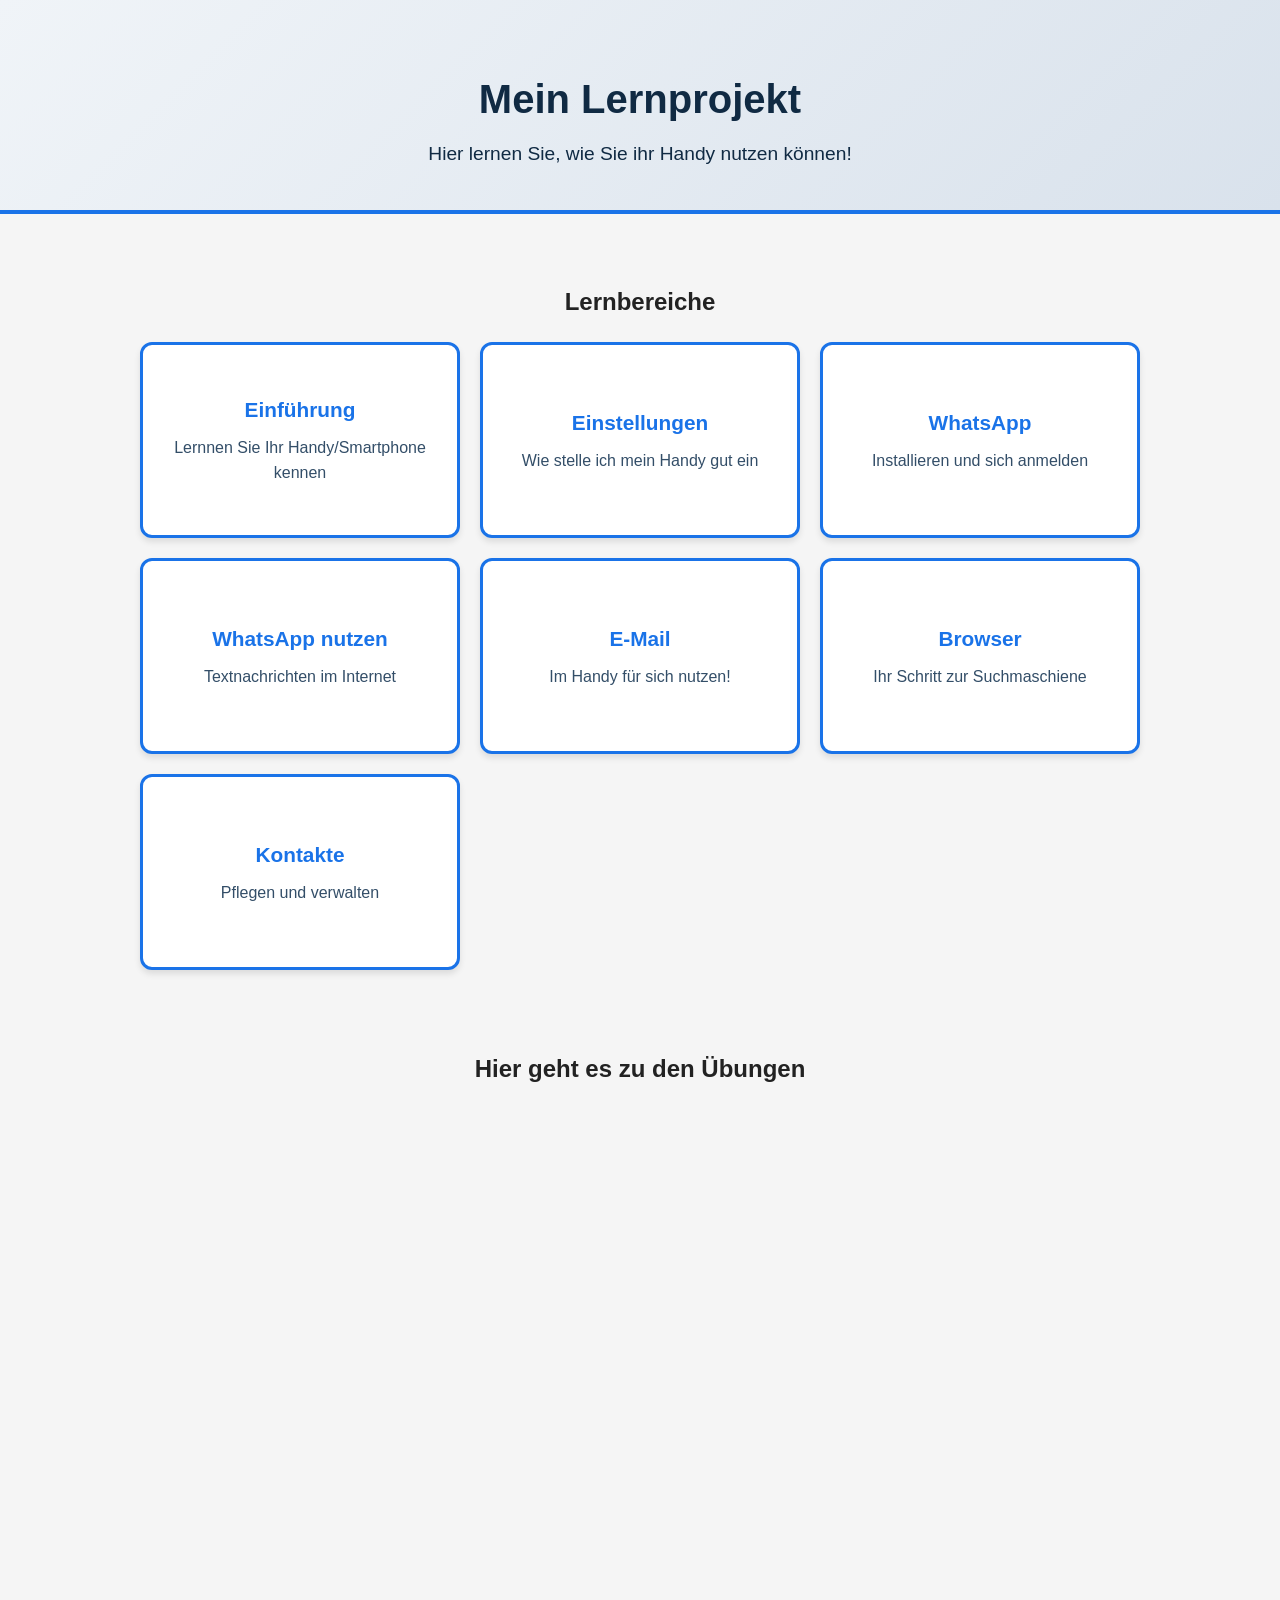
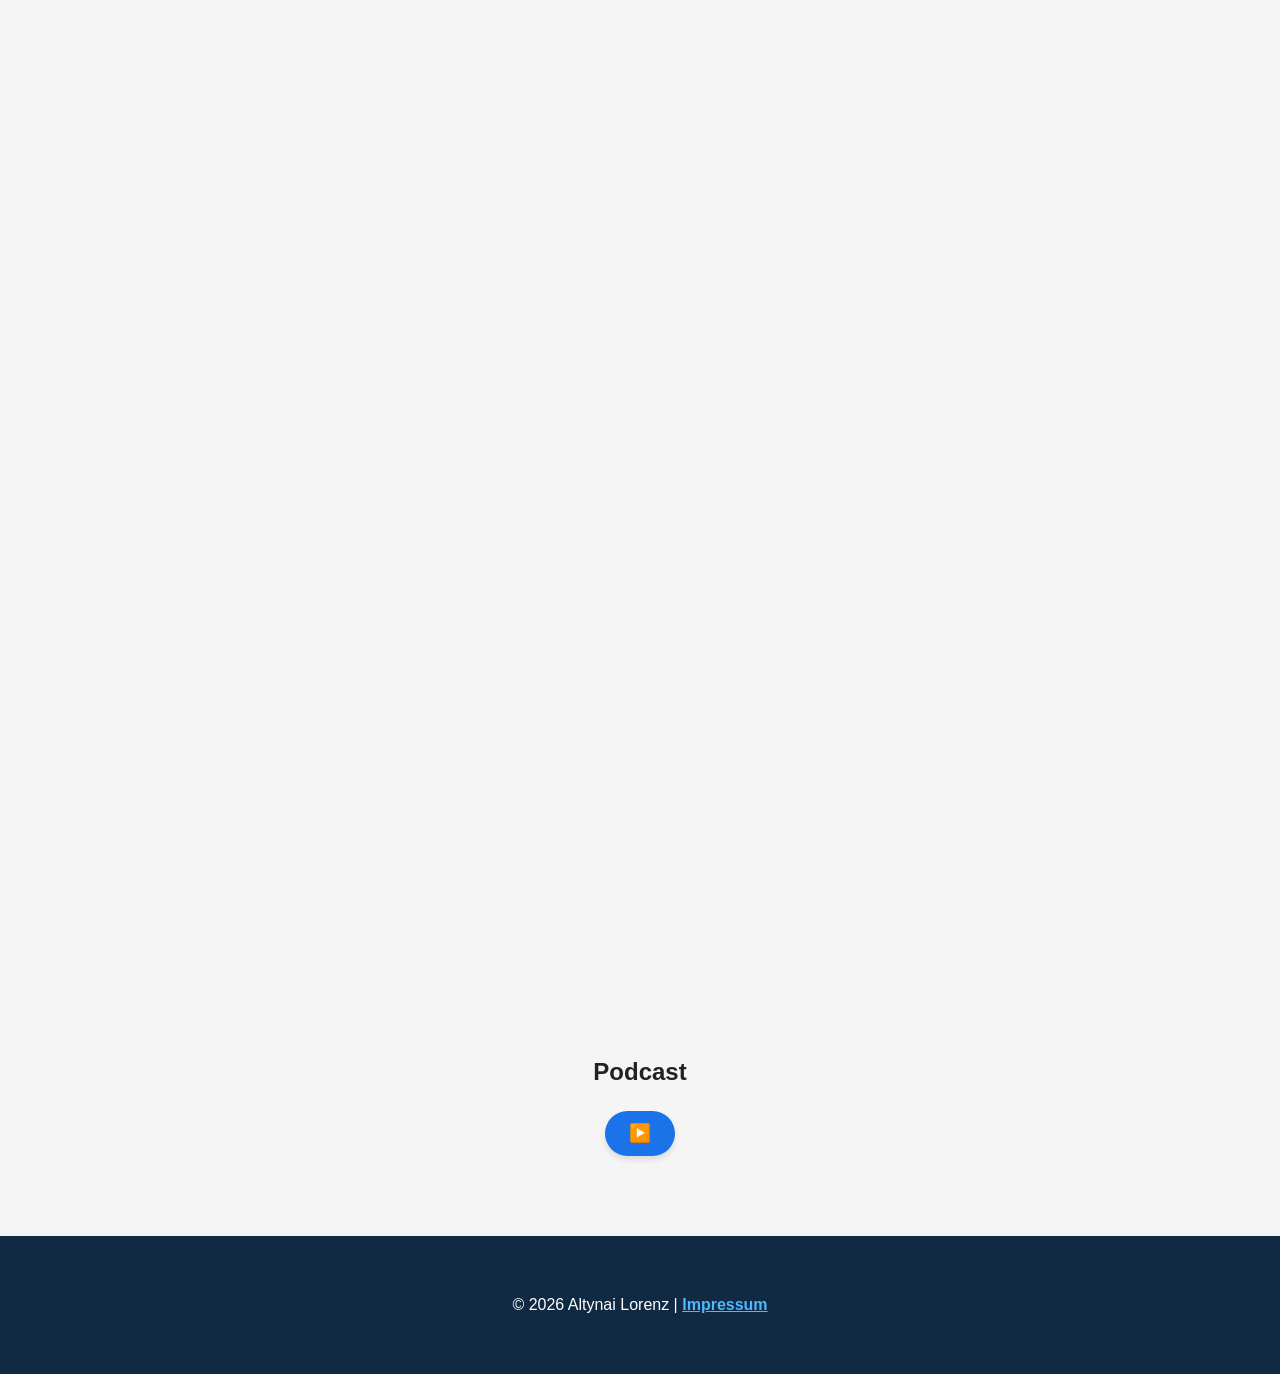
==== index.html @ 1e619e22 "Update index.html" ====
<!DOCTYPE html>
<html lang="de">
<head>
    <meta charset="UTF-8">
    <meta name="viewport" content="width=device-width, initial-scale=1.0">
    <title>Mein Lernprojekt</title>
    <link rel="stylesheet" href="stlye.css">
</head>
<body>

<header>
    <h1>Mein Lernprojekt</h1>
    <p class="intro">Hier lernen Sie, wie Sie ihr Handy nutzen können!</p>
</header>

<main>


    <section aria-labelledby="navigation">
        <h2 id="navigation">Lernbereiche</h2>

        <div class="grid">

            <a href="intro-learning_AL.html" class="tile">
                Einführung
                <span class="tile-desc">Lernnen Sie Ihr Handy/Smartphone kennen</span>
            </a>
            <a href="settings-learning_AL.html" class="tile">
                Einstellungen
                <span class="tile-desc">Wie stelle ich mein Handy gut ein</span>
            </a>
            <a href="whatsapp-learning_AL.html" class="tile">
                WhatsApp
                <span class="tile-desc">Installieren und sich anmelden</span>
            </a>
            <a href="whatsapp-functions-learning_AL.html" class="tile">
                WhatsApp nutzen
                <span class="tile-desc">Textnachrichten im Internet</span>
            </a>
            <a href="emails-learnings_AL.html" class="tile">
                E-Mail
                <span class="tile-desc">Im Handy für sich nutzen!</span>
            </a>
            <a href="browser-learnings_AL.html" class="tile">
                Browser
                <span class="tile-desc">Ihr Schritt zur Suchmaschiene</span>
            </a>
            <a href="contacts-learnings_AL.html" class="tile">
                Kontakte
                <span class="tile-desc">Pflegen und verwalten</span>
            </a>
            
        </div>
    </section>


    <section aria-labelledby="uebungen">
        <h2 id="uebungen">Hier geht es zu den Übungen</h2>

        <div class="h5p-container">
            <iframe src="https://app.lumi.education/api/v1/run/043sRT/embed" title="Übung 1"></iframe>
        </div>

        <div class="h5p-container">
            <iframe src="https://app.lumi.education/api/v1/run/043sRT/embed" title="Übung 2"></iframe>
        </div>
    </section>


    <section aria-labelledby="podcast">
        <h2 id="podcast">Podcast</h2>

        <div class="audio-player">
            <button id="playBtn" aria-label="Podcast abspielen">▶️</button>
            <audio id="audio" src="podcast.mp3"></audio>
        </div>
    </section>

</main>

<script>
    const btn = document.getElementById("playBtn");
    const audio = document.getElementById("audio");

    btn.addEventListener("click", () => {
        if (audio.paused) {
            audio.play();
            btn.textContent = "⏸️";
        } else {
            audio.pause();
            btn.textContent = "▶️";
        }
    });
</script>

</body>
<footer>
    <p>&copy; 2026 Altynai Lorenz | <a href="#" style="color: #4db8ff;">Impressum</a></p>
</footer>
</html>
---- stlye.css ----
/* ==========================================================================
   1. Allgemeine Basis-Einstellungen & Barrierefreiheit
   ========================================================================== */
body {
   font-family: Arial, sans-serif;
   margin: 0;
   background: #f5f5f5;
   line-height: 1.6; 
   color: #222222;
}

/* Visueller Fokus-Indikator für Tastaturnavigation (Barrierefreiheit) */
a:focus, button:focus {
   outline: 4px solid #ffcc00 !important;
   outline-offset: 2px;
}

/* ==========================================================================
   2. Header & Einleitungen
   ========================================================================== */

header {
   text-align: center;
   padding: 40px 20px;
   background: linear-gradient(135deg, #f0f4f8 0%, #d9e2ec 100%);
   border-bottom: 4px solid #1a73e8;
   margin-bottom: 20px;
}

header h1 {
   color: #102a43;
   font-size: 2.5rem;
   margin-bottom: 8px;
}

.intro {
   font-size: 1.2rem;
   color: #102a43;
   max-width: 600px;
   margin: 0 auto;
}

section {
   padding: 30px 20px;
   text-align: center;
}

/* ==========================================================================
   3. Hauptseite: Grid & Kachel
   ========================================================================== */

.grid {
   display: grid;
   grid-template-columns: repeat(auto-fit, minmax(240px, 1fr));
   gap: 20px;
   max-width: 1000px;
   margin: auto;
}

.tile {
   display: flex;
   flex-direction: column;
   justify-content: center;
   align-items: center;
   min-height: 140px;
   padding: 25px;
   background: #ffffff;
   color: #1a73e8;
   text-decoration: none;
   border: 3px solid #1a73e8;
   border-radius: 12px;
   font-weight: bold;
   font-size: 1.3rem;
   box-shadow: 0 4px 6px rgba(0,0,0,0.1);
   transition: all 0.2s ease-in-out;
}

.tile:hover, .tile:focus {
   background: #1a73e8;
   color: #ffffff !important;
   transform: translateY(-3px);
   box-shadow: 0 8px 15px rgba(0,0,0,0.2);
   outline: 4px solid #ffcc00;
   outline-offset: 2px;
}

.tile-title {
   display: block;
   margin-bottom: 5px;
}

.tile-desc {
   display: block;
   font-size: 1rem;
   font-weight: normal;
   margin-top: 8px;
   color: #334e68;
}

.tile:hover .tile-desc, .tile:focus .tile-desc {
   color: #ffffff;
}

/* ==========================================================================
   4. Interaktive Elemente (H5P, Iframes, Medien)
   ========================================================================== */

.h5p-container {
   max-width: 1000px;
   margin: 30px auto;
   position: relative;
   width: 100%;
   padding-top: 56.25%; /* 16:9 Format */
}

iframe {
   position: absolute;
   top: 0;
   left: 0;
   width: 100%;
   height: 100%;
   border: none;
   overflow: hidden;
}

video {
   display: block;
   max-width: 800px;
   width: 100%;
   height: auto;
   margin: 20px auto;
   border-radius: 8px;
   box-shadow: 0 4px 10px rgba(0,0,0,0.08);
}

.audio-player {
   display: flex;
   justify-content: center;
   align-items: center;
   gap: 10px;
}

button#playBtn {
   display: inline-flex;
   align-items: center;
   gap: 8px;
   padding: 12px 24px;
   background-color: #1a73e8; 
   color: #ffffff;
   font-weight: bold;
   font-size: 1.1rem;
   border: none;
   border-radius: 50px; 
   box-shadow: 0 4px 6px rgba(0, 0, 0, 0.1);
   transition: all 0.2s ease;
   cursor: pointer;
}

button#playBtn:hover {
   background-color: #1558b0; 
   box-shadow: 0 6px 12px rgba(0, 0, 0, 0.15);
}

button#playBtn:focus {
   outline: 4px solid #ffcc00; 
   outline-offset: 2px;
}

/* ==========================================================================
   5. Buttons & Navigation
   ========================================================================== */

.btn-back {
   display: inline-flex;
   align-items: center;
   gap: 8px;
   padding: 12px 24px;
   background-color: #1a73e8; 
   color: #ffffff !important;
   text-decoration: none;
   border-radius: 50px; 
   font-weight: bold;
   font-size: 1.1rem;
   border: none;
   box-shadow: 0 4px 6px rgba(0, 0, 0, 0.1);
   transition: all 0.2s ease;
   cursor: pointer;
   margin-bottom: 25px;
}

.btn-back:hover {
   background-color: #1558b0; 
   box-shadow: 0 6px 12px rgba(0, 0, 0, 0.15);
}

.btn-back:focus {
   outline: 4px solid #ffcc00; 
   outline-offset: 2px;
}

/* ==========================================================================
   6. Unterseiten: Listen & Lern-Schritte (Flexbox Layout)
   ========================================================================== */

ol.step-list {
   list-style: none;
   padding: 0;
   margin: 40px auto 0 auto; 
   max-width: 1000px;
}

/* WICHTIG: Richtet das Bild links und den Text rechts perfekt zueinander aus */
.step-item {
   display: flex;
   flex-direction: row;
   gap: 30px;
   background: #ffffff;
   margin-bottom: 40px;
   padding: 30px;
   border-radius: 16px;
   box-shadow: 0 4px 10px rgba(0, 0, 0, 0.05);
   border: 1px solid #e2e8f0;
   text-align: left;
   align-items: center; /* KORREKTUR für Settings: Zentriert das Bild vertikal zur Gesamtlänge des Textes */
}

/* Der linke Container (wichtig für die Einstellungs-Seite) */
.step-image-container {
   flex: 0 0 35%; 
   max-width: 35%;
   display: flex;
   justify-content: center;   /* Zentriert das Kachel-Bild horizontal */
   align-items: center;       /* Zentriert das Kachel-Bild vertikal */
}

/* Die normalen Inhalts-Bilder auf der Einstellungs-Seite */
.step-image {
   width: 100%;
   max-width: 280px; 
   height: auto;        
   display: block;     
   object-fit: contain; 
   border-radius: 8px;
   border: 2px solid #d9e2ec;
}

/* Der rechte Text-Container */
.step-text {
   flex: 1;
   display: flex;
   flex-direction: column;
   justify-content: center;
}

.step-text h2 {
   color: #102a43;
   font-size: 1.6rem;
   margin-top: 0;
   margin-bottom: 15px;
   border-bottom: 2px solid #1a73e8;
   padding-bottom: 5px;
}

.step-text strong {
   display: block;
   color: #1a73e8;
   font-size: 1.2rem;
   margin-top: 15px;
   margin-bottom: 8px;
}

.step-text p {
   font-family: Arial, sans-serif;
   font-size: 1.1rem;
   margin: 0 0 15px 0;
   color: #334e68;
}

.step-text ul {
   margin: 10px 0 20px 0;
   padding-left: 25px;
}

.step-text li {
   font-family: Arial, sans-serif;
   font-size: 1.1rem;
   color: #334e68;
   margin-bottom: 10px;
   line-height: 1.6;
}

/* FIX FÜR DIE EINFÜHRUNGS-SEITE: 
   Zentriert die Store-Bilder im Textblock und sorgt für deutlich mehr Abstand zueinander */
.step-text .app-store-image {
   display: block;
   max-width: 230px; 
   width: 100%;
   height: auto;
   margin: 30px auto 35px auto; /* Schafft gleichmäßigen Abstand nach oben und unten und schiebt das Bild in die Mitte */
   border-radius: 12px;
   border: 1px solid #d9e2ec;
   box-shadow: 0 4px 12px rgba(0, 0, 0, 0.06); /* Etwas weicher Schatten für edlere Optik */
}

.section-divider {
   border: 0;
   height: 2px;
   background: #d9e2ec;
   margin: 60px auto;
   max-width: 900px;
}

.quiz-intro {
   color: #334e68;
   font-size: 1.2rem;
   margin-bottom: 20px;
}

/* ==========================================================================
   7. Footer & Responsive Anpassungen
   ========================================================================== */

footer {
   text-align: center;
   padding: 40px 20px;
   background: #102a43;
   color: white;
   margin-top: 50px;
}

footer a {
   color: #ffcc00;
   font-weight: bold;
   text-decoration: underline;
}

/* Responsive Anpassung für Smartphones und kleine Tablets */
@media (max-width: 768px) {
   .step-item {
      flex-direction: column;
      padding: 20px;
      gap: 20px;
   }

   .step-image-container {
      width: 100%;
      max-width: 100%;
      height: auto;
      flex: none;
   }
   
   .step-image {
      max-width: 100%;
   }
   
   .app-store-image {
      margin: 15px auto 25px auto;
   }
   .h5p-container {
      padding-top: 110%;
   }

   .h5p-container iframe {
      height: 100% !important; 
   }
}
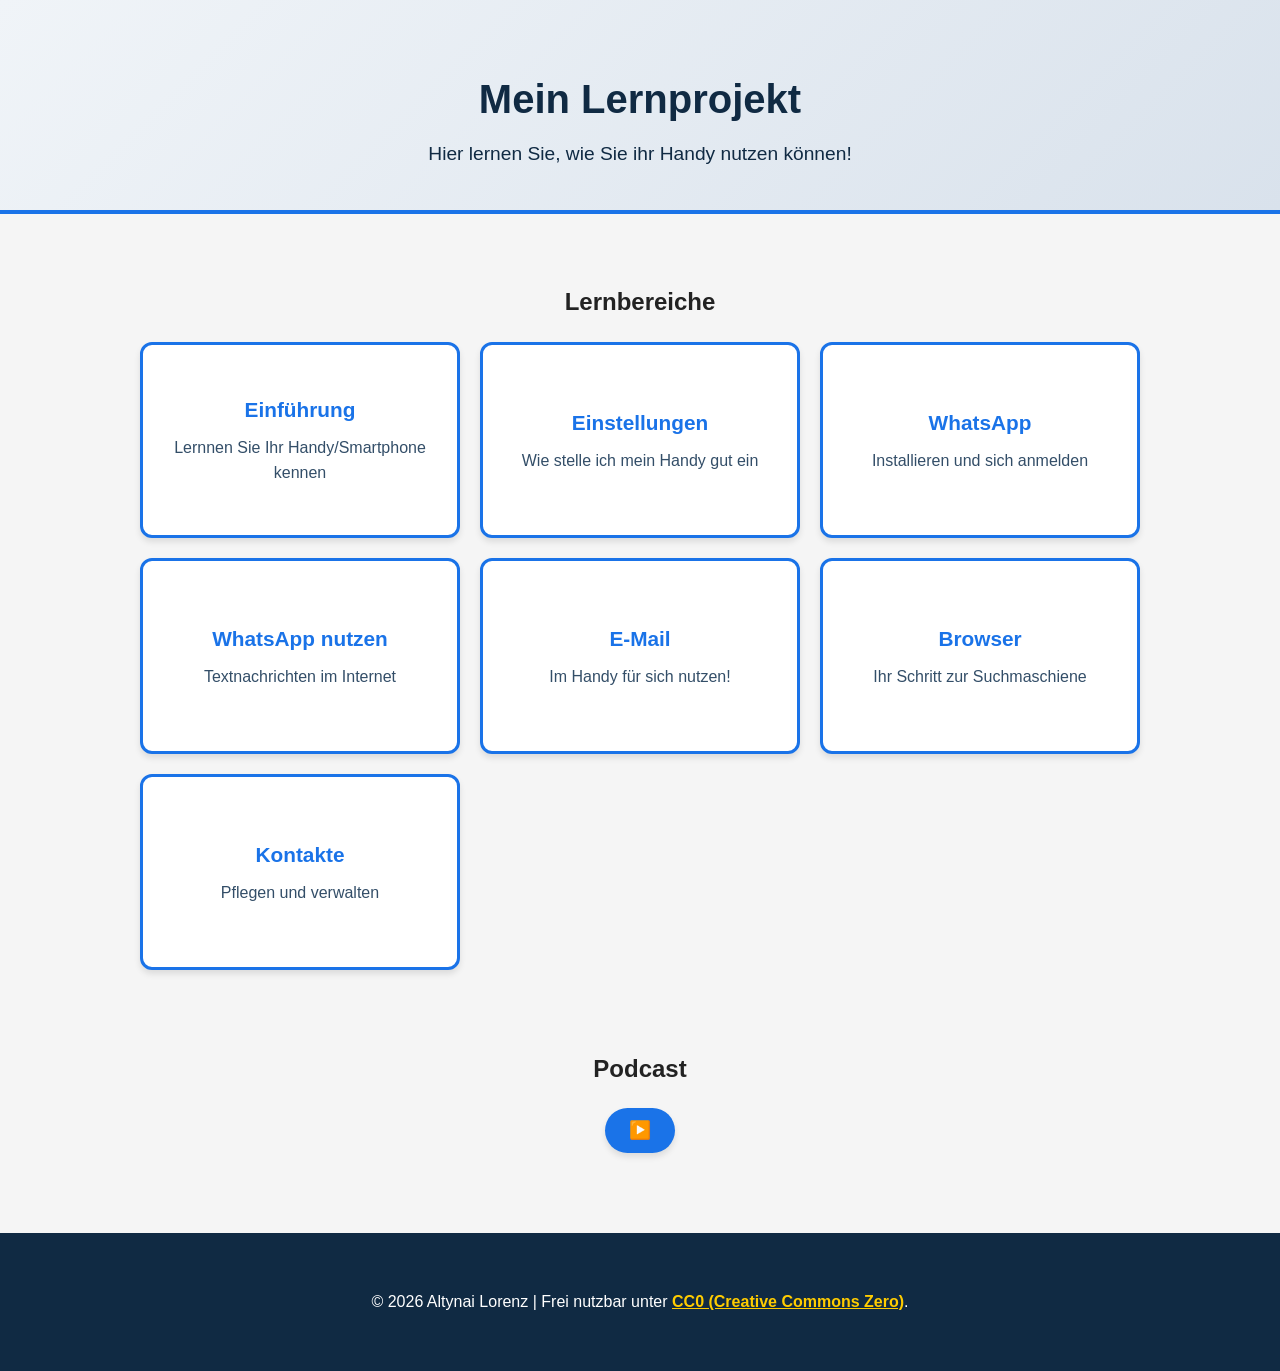
==== commit 2ae68a1e: "Update index.html" ====
--- a/index.html
+++ b/index.html
@@ -52,21 +52,6 @@
             
         </div>
     </section>
-
-
-    <section aria-labelledby="uebungen">
-        <h2 id="uebungen">Hier geht es zu den Übungen</h2>
-
-        <div class="h5p-container">
-            <iframe src="https://app.lumi.education/api/v1/run/043sRT/embed" title="Übung 1"></iframe>
-        </div>
-
-        <div class="h5p-container">
-            <iframe src="https://app.lumi.education/api/v1/run/043sRT/embed" title="Übung 2"></iframe>
-        </div>
-    </section>
-
-
     <section aria-labelledby="podcast">
         <h2 id="podcast">Podcast</h2>
 
@@ -95,6 +80,6 @@
 
 </body>
 <footer>
-    <p>&copy; 2026 Altynai Lorenz | <a href="#" style="color: #4db8ff;">Impressum</a></p>
+    <p>&copy; 2026 Altynai Lorenz | Frei nutzbar unter <a href="https://creativecommons.org/publicdomain/zero/1.0/deed.de" target="_blank" rel="noopener">CC0 (Creative Commons Zero)</a>.</p>
 </footer>
 </html>
--- a/stlye.css
+++ b/stlye.css
@@ -209,7 +209,6 @@
    max-width: 1000px;
 }
 
-/* WICHTIG: Richtet das Bild links und den Text rechts perfekt zueinander aus */
 .step-item {
    display: flex;
    flex-direction: row;
@@ -221,19 +220,19 @@
    box-shadow: 0 4px 10px rgba(0, 0, 0, 0.05);
    border: 1px solid #e2e8f0;
    text-align: left;
-   align-items: center; /* KORREKTUR für Settings: Zentriert das Bild vertikal zur Gesamtlänge des Textes */
-}
-
-/* Der linke Container (wichtig für die Einstellungs-Seite) */
+   align-items: center; 
+}
+
+/* Der linke Container (Für die großen Kachel-Bilder z.B. bei Einstellungen) */
 .step-image-container {
    flex: 0 0 35%; 
    max-width: 35%;
    display: flex;
-   justify-content: center;   /* Zentriert das Kachel-Bild horizontal */
-   align-items: center;       /* Zentriert das Kachel-Bild vertikal */
-}
-
-/* Die normalen Inhalts-Bilder auf der Einstellungs-Seite */
+   justify-content: center;   
+   align-items: center;       
+}
+
+/* Die normalen, großen Inhalts-Bilder (z.B. Zahnrad auf der Einstellungs-Seite) */
 .step-image {
    width: 100%;
    max-width: 280px; 
@@ -244,6 +243,21 @@
    border: 2px solid #d9e2ec;
 }
 
+/* ==========================================================================
+   BOMBENSICHERER FIX: Jetzt auf das 1,5-Fache vergrößert (180px mal 180px)
+   ========================================================================== */
+img[src*="intro/"] {
+   width: 180px !important;       /* Breite auf das 1,5-Fache erhöht */
+   max-width: 180px !important;
+   height: 180px !important;      /* Höhe zieht exakt quadratisch mit! */
+   object-fit: contain !important;
+   display: block !important;
+   margin: 25px 0 !important;     /* Leicht angepasster Abstand für die neue Größe */
+   border: 1px solid #cbd5e1 !important;
+   border-radius: 24px !important; /* Etwas rundere App-Ecken, passend zur neuen Größe */
+   box-shadow: 0 6px 12px rgba(0,0,0,0.08) !important;
+}
+
 /* Der rechte Text-Container */
 .step-text {
    flex: 1;
@@ -265,7 +279,7 @@
    display: block;
    color: #1a73e8;
    font-size: 1.2rem;
-   margin-top: 15px;
+   margin-top: 25px;          
    margin-bottom: 8px;
 }
 
@@ -289,17 +303,17 @@
    line-height: 1.6;
 }
 
-/* FIX FÜR DIE EINFÜHRUNGS-SEITE: 
-   Zentriert die Store-Bilder im Textblock und sorgt für deutlich mehr Abstand zueinander */
+/* FIX FÜR DIE STORE-LOGOS */
 .step-text .app-store-image {
-   display: block;
-   max-width: 230px; 
-   width: 100%;
-   height: auto;
-   margin: 30px auto 35px auto; /* Schafft gleichmäßigen Abstand nach oben und unten und schiebt das Bild in die Mitte */
+   display: block !important;          
+   clear: both !important;             
+   max-width: 210px !important;        
+   width: 100% !important;
+   height: auto !important;
+   margin: 30px auto 35px auto !important; 
    border-radius: 12px;
    border: 1px solid #d9e2ec;
-   box-shadow: 0 4px 12px rgba(0, 0, 0, 0.06); /* Etwas weicher Schatten für edlere Optik */
+   box-shadow: 0 4px 12px rgba(0, 0, 0, 0.06);
 }
 
 .section-divider {
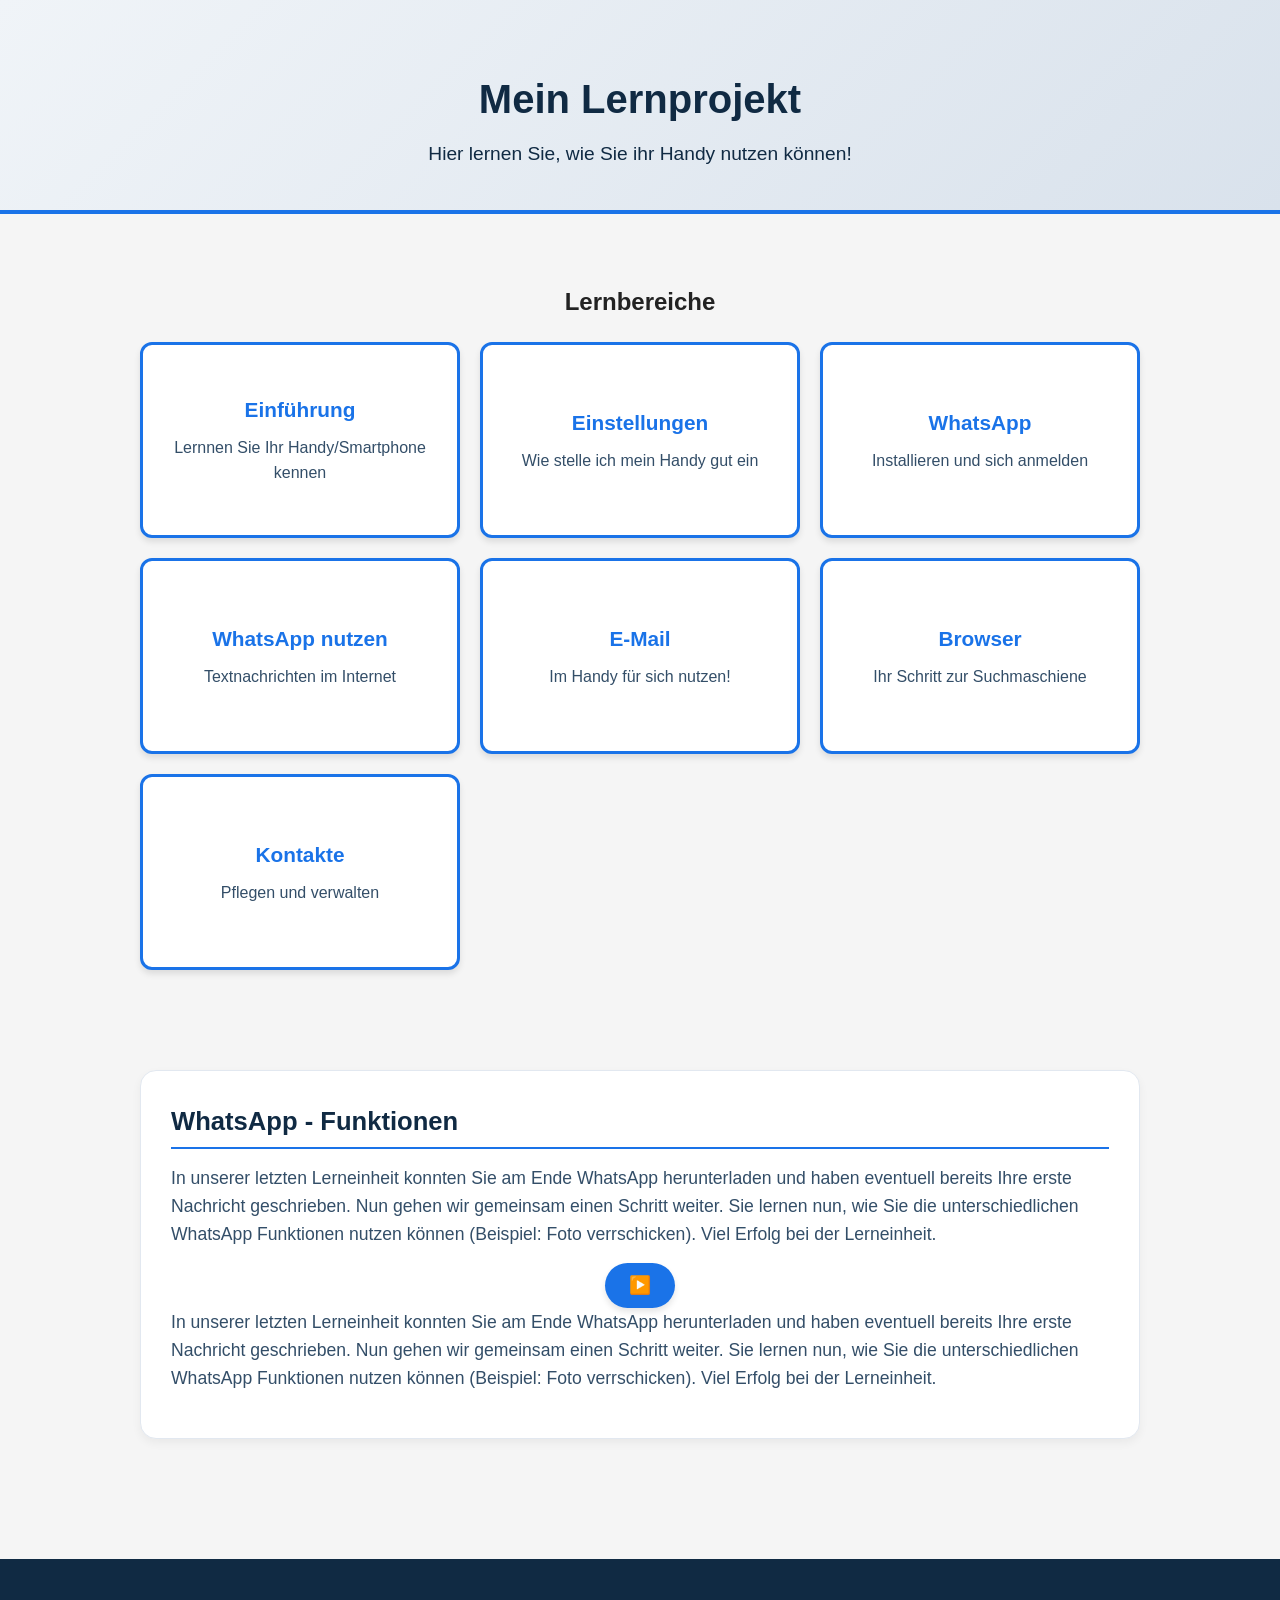
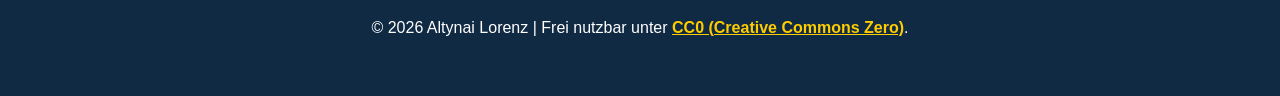
==== commit efa041ce: "Update index.html" ====
--- a/index.html
+++ b/index.html
@@ -45,7 +45,7 @@
                 Browser
                 <span class="tile-desc">Ihr Schritt zur Suchmaschiene</span>
             </a>
-            <a href="contacts-learnings_AL.html" class="tile">
+            <a href="contacts-learning_AL.html" class="tile">
                 Kontakte
                 <span class="tile-desc">Pflegen und verwalten</span>
             </a>
@@ -53,12 +53,32 @@
         </div>
     </section>
     <section aria-labelledby="podcast">
-        <h2 id="podcast">Podcast</h2>
+        <ol class="step-list">
+    	    <li class="step-item">
+                <div class="step-text">
+                    <h2>WhatsApp - Funktionen</h2>
+                
+                    <p>
+                        In unserer letzten Lerneinheit konnten Sie am Ende WhatsApp herunterladen und haben eventuell bereits Ihre erste Nachricht geschrieben.
 
-        <div class="audio-player">
-            <button id="playBtn" aria-label="Podcast abspielen">▶️</button>
-            <audio id="audio" src="podcast.mp3"></audio>
-        </div>
+					    Nun gehen wir gemeinsam einen Schritt weiter. Sie lernen nun, wie Sie die unterschiedlichen WhatsApp Funktionen nutzen können (Beispiel: Foto verrschicken).
+					    Viel Erfolg bei der Lerneinheit.
+                    </p>
+                
+                    <div class="audio-player">
+                        <button id="playBtn" aria-label="Podcast abspielen">▶️</button>
+                        <audio id="audio" src="Podcast2.mp3"></audio>
+                    </div>
+                    <p>
+                        In unserer letzten Lerneinheit konnten Sie am Ende WhatsApp herunterladen und haben eventuell bereits Ihre erste Nachricht geschrieben.
+
+					    Nun gehen wir gemeinsam einen Schritt weiter. Sie lernen nun, wie Sie die unterschiedlichen WhatsApp Funktionen nutzen können (Beispiel: Foto verrschicken).
+					    Viel Erfolg bei der Lerneinheit.
+                    </p>
+                </div> 
+            </li>
+	    </ol>
+        
     </section>
 
 </main>
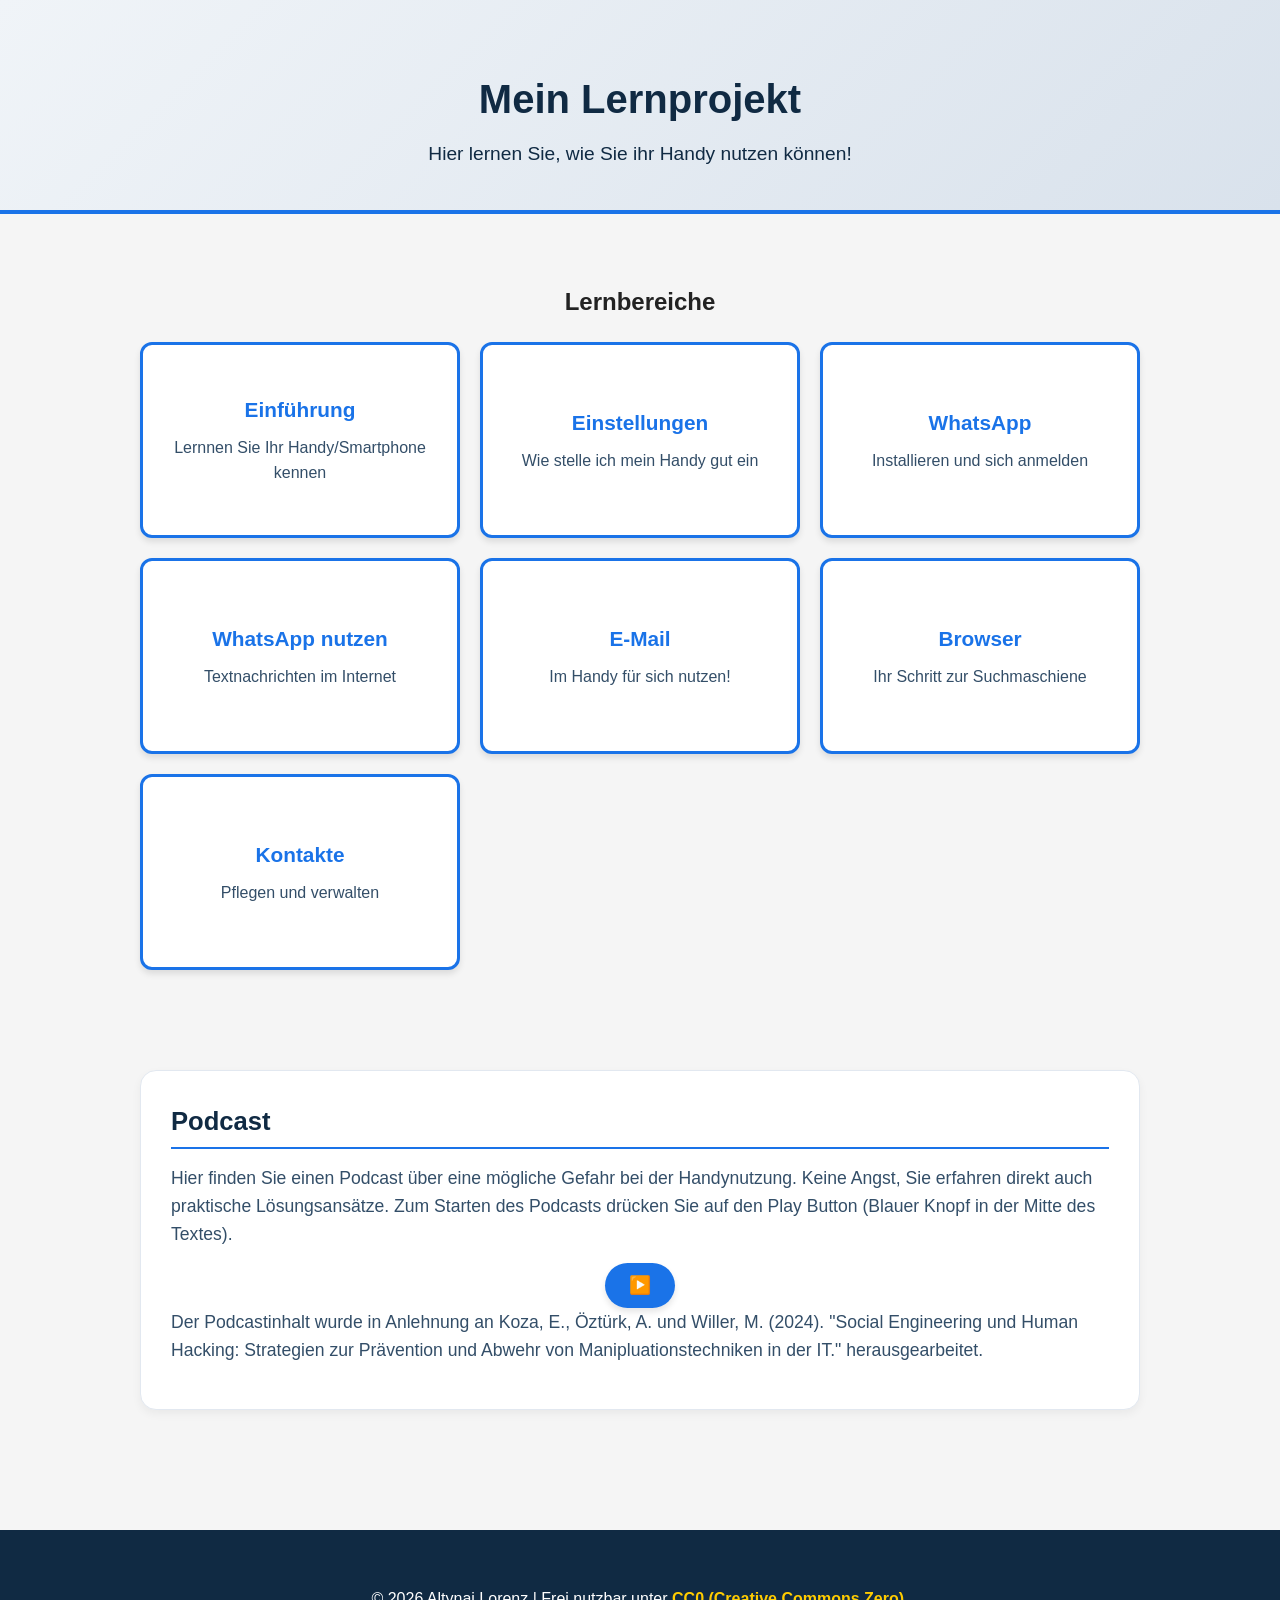
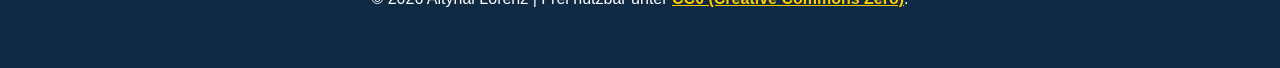
==== commit f8dceebf: "Update index.html" ====
--- a/index.html
+++ b/index.html
@@ -56,13 +56,10 @@
         <ol class="step-list">
     	    <li class="step-item">
                 <div class="step-text">
-                    <h2>WhatsApp - Funktionen</h2>
+                    <h2>Podcast</h2>
                 
                     <p>
-                        In unserer letzten Lerneinheit konnten Sie am Ende WhatsApp herunterladen und haben eventuell bereits Ihre erste Nachricht geschrieben.
-
-					    Nun gehen wir gemeinsam einen Schritt weiter. Sie lernen nun, wie Sie die unterschiedlichen WhatsApp Funktionen nutzen können (Beispiel: Foto verrschicken).
-					    Viel Erfolg bei der Lerneinheit.
+                        Hier finden Sie einen Podcast über eine mögliche Gefahr bei der Handynutzung. Keine Angst, Sie erfahren direkt auch praktische Lösungsansätze. Zum Starten des Podcasts drücken Sie auf den Play Button (Blauer Knopf in der Mitte des Textes).
                     </p>
                 
                     <div class="audio-player">
@@ -70,10 +67,7 @@
                         <audio id="audio" src="Podcast2.mp3"></audio>
                     </div>
                     <p>
-                        In unserer letzten Lerneinheit konnten Sie am Ende WhatsApp herunterladen und haben eventuell bereits Ihre erste Nachricht geschrieben.
-
-					    Nun gehen wir gemeinsam einen Schritt weiter. Sie lernen nun, wie Sie die unterschiedlichen WhatsApp Funktionen nutzen können (Beispiel: Foto verrschicken).
-					    Viel Erfolg bei der Lerneinheit.
+                       Der Podcastinhalt wurde in Anlehnung an Koza, E., Öztürk, A. und Willer, M. (2024). "Social Engineering und Human Hacking: Strategien zur Prävention und Abwehr von Manipluationstechniken in der IT." herausgearbeitet.
                     </p>
                 </div> 
             </li>
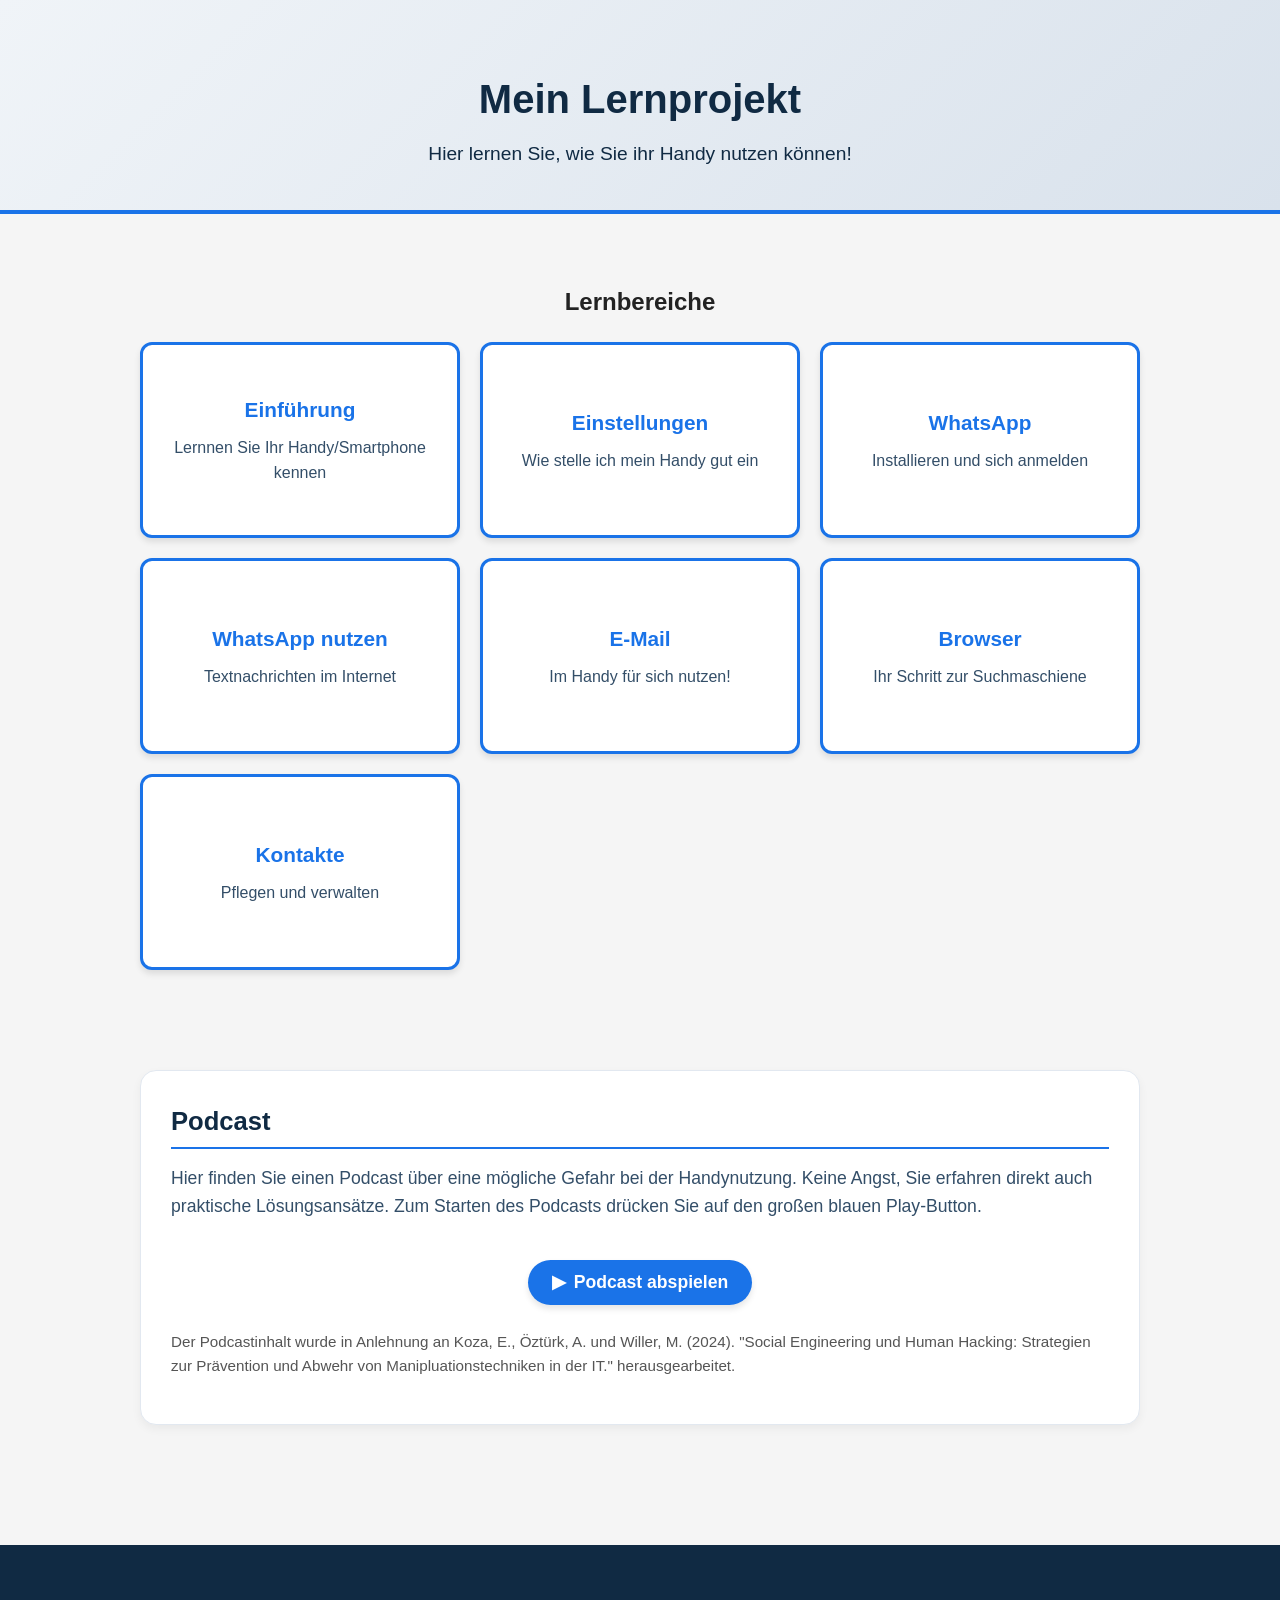
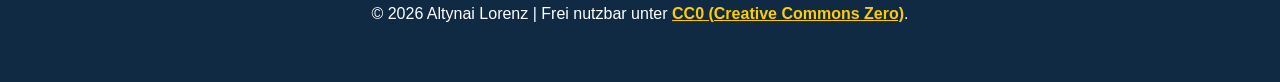
==== commit 61870a18: "Update index.html" ====
--- a/index.html
+++ b/index.html
@@ -52,6 +52,7 @@
             
         </div>
     </section>
+    
     <section aria-labelledby="podcast">
         <ol class="step-list">
     	    <li class="step-item">
@@ -59,35 +60,41 @@
                     <h2>Podcast</h2>
                 
                     <p>
-                        Hier finden Sie einen Podcast über eine mögliche Gefahr bei der Handynutzung. Keine Angst, Sie erfahren direkt auch praktische Lösungsansätze. Zum Starten des Podcasts drücken Sie auf den Play Button (Blauer Knopf in der Mitte des Textes).
+                        Hier finden Sie einen Podcast über eine mögliche Gefahr bei der Handynutzung. Keine Angst, Sie erfahren direkt auch praktische Lösungsansätze. Zum Starten des Podcasts drücken Sie auf den großen blauen Play-Button.
                     </p>
                 
-                    <div class="audio-player">
-                        <button id="playBtn" aria-label="Podcast abspielen">▶️</button>
+                    <!-- Großer, barrierefreier Podcast-Player-Bereich -->
+                    <div class="audio-player" style="margin: 25px 0;">
+                        <button id="playBtn" aria-label="Podcast abspielen">
+                            <span id="btnIcon">▶</span> Podcast abspielen
+                        </button>
                         <audio id="audio" src="Podcast2.mp3"></audio>
                     </div>
-                    <p>
+                    
+                    <p style="font-size: 0.95rem; color: #555;">
                        Der Podcastinhalt wurde in Anlehnung an Koza, E., Öztürk, A. und Willer, M. (2024). "Social Engineering und Human Hacking: Strategien zur Prävention und Abwehr von Manipluationstechniken in der IT." herausgearbeitet.
                     </p>
                 </div> 
             </li>
 	    </ol>
-        
     </section>
 
 </main>
 
 <script>
     const btn = document.getElementById("playBtn");
+    const btnIcon = document.getElementById("btnIcon");
     const audio = document.getElementById("audio");
 
     btn.addEventListener("click", () => {
         if (audio.paused) {
             audio.play();
-            btn.textContent = "⏸️";
+            btnIcon.textContent = "⏸";
+            btn.innerHTML = '<span id="btnIcon">⏸</span> Podcast pausieren';
         } else {
             audio.pause();
-            btn.textContent = "▶️";
+            btnIcon.textContent = "▶";
+            btn.innerHTML = '<span id="btnIcon">▶</span> Podcast abspielen';
         }
     });
 </script>
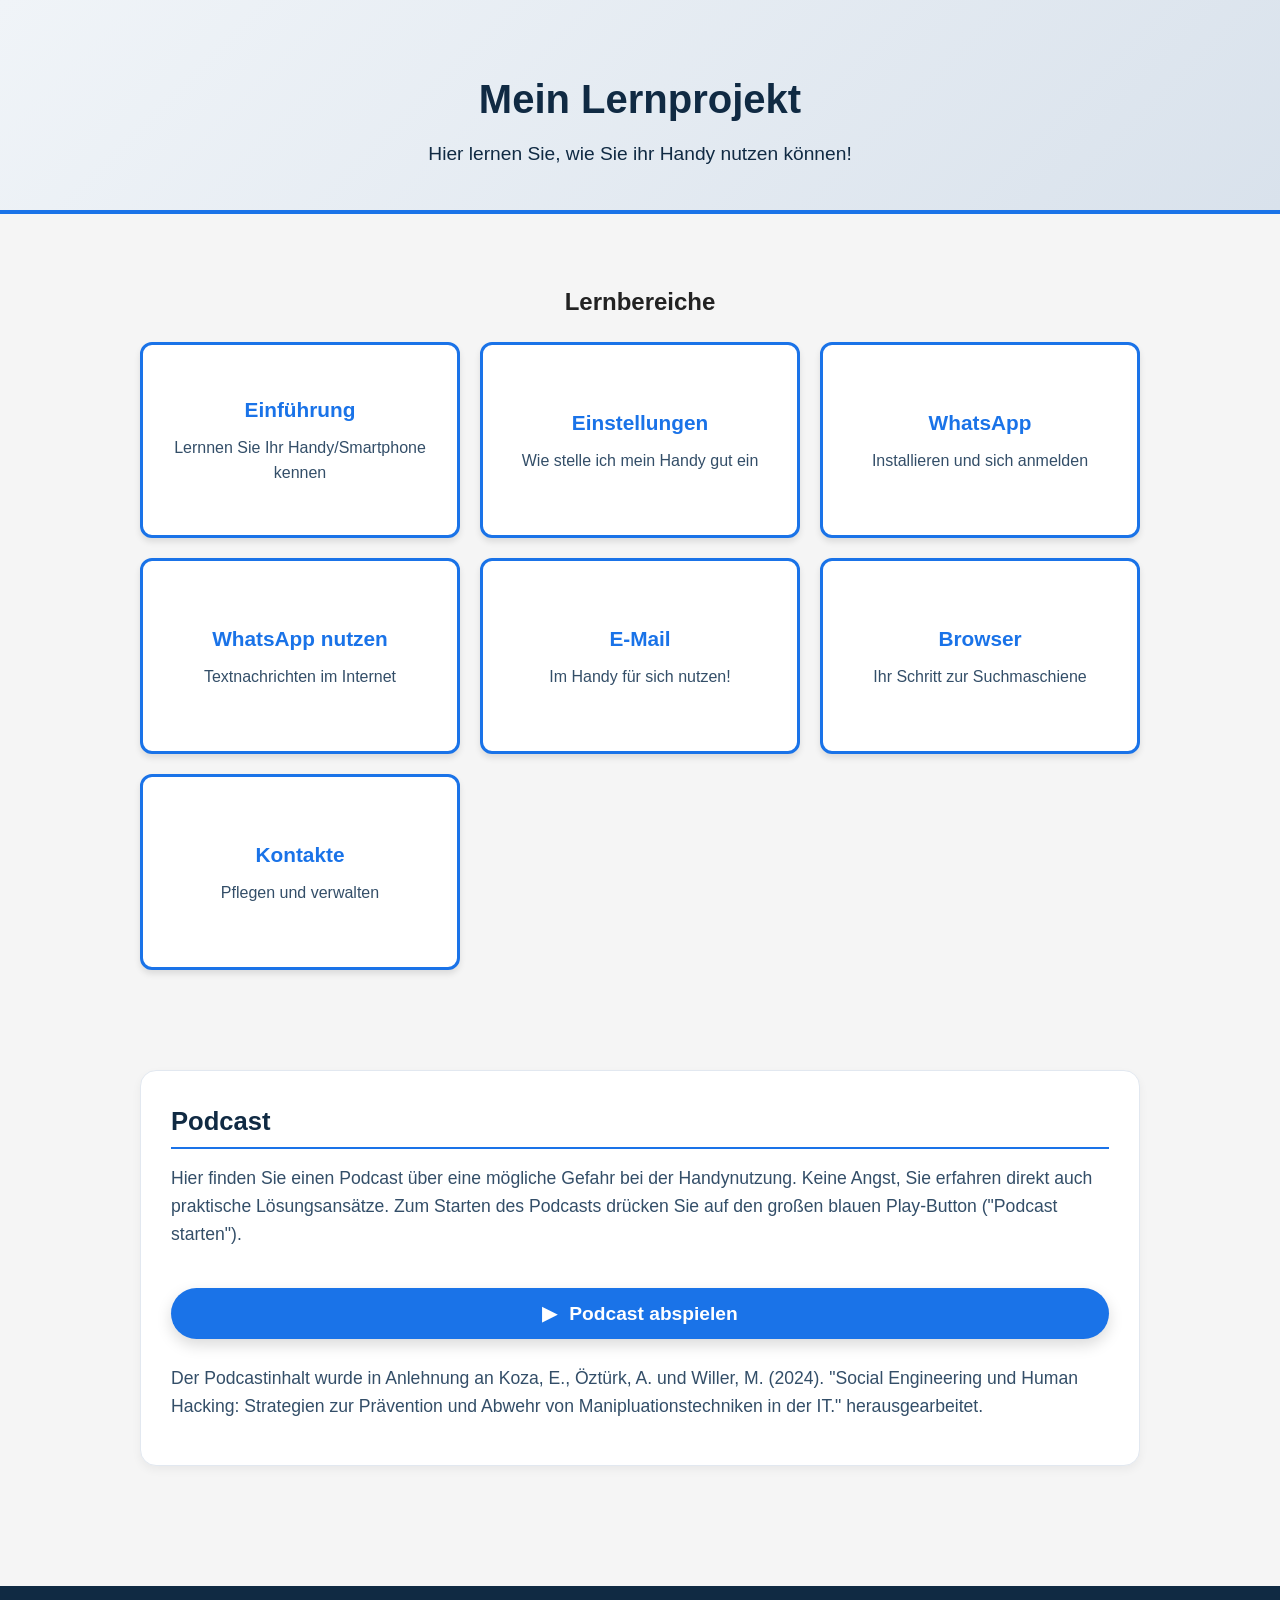
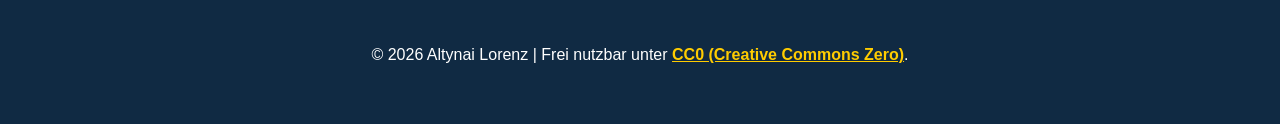
==== commit e629d826: "Update index.html" ====
--- a/index.html
+++ b/index.html
@@ -60,7 +60,7 @@
                     <h2>Podcast</h2>
                 
                     <p>
-                        Hier finden Sie einen Podcast über eine mögliche Gefahr bei der Handynutzung. Keine Angst, Sie erfahren direkt auch praktische Lösungsansätze. Zum Starten des Podcasts drücken Sie auf den großen blauen Play-Button.
+                        Hier finden Sie einen Podcast über eine mögliche Gefahr bei der Handynutzung. Keine Angst, Sie erfahren direkt auch praktische Lösungsansätze. Zum Starten des Podcasts drücken Sie auf den großen blauen Play-Button ("Podcast starten").
                     </p>
                 
                     <!-- Großer, barrierefreier Podcast-Player-Bereich -->
@@ -71,7 +71,7 @@
                         <audio id="audio" src="Podcast2.mp3"></audio>
                     </div>
                     
-                    <p style="font-size: 0.95rem; color: #555;">
+                    <p >
                        Der Podcastinhalt wurde in Anlehnung an Koza, E., Öztürk, A. und Willer, M. (2024). "Social Engineering und Human Hacking: Strategien zur Prävention und Abwehr von Manipluationstechniken in der IT." herausgearbeitet.
                     </p>
                 </div> 
--- a/stlye.css
+++ b/stlye.css
@@ -140,32 +140,33 @@
    gap: 10px;
 }
 
+/* KORREKTUR: Wesentlich größerer Podcast-Button für optimale Bedienung */
 button#playBtn {
    display: inline-flex;
    align-items: center;
-   gap: 8px;
-   padding: 12px 24px;
-   background-color: #1a73e8; 
+   gap: 12px;
+   padding: 18px 36px;          /* Viel Klickfläche für ältere Finger */
+   background-color: #1a73e8;   /* Schönes, klares Blau */
    color: #ffffff;
    font-weight: bold;
-   font-size: 1.1rem;
+   font-size: 1.4rem;           /* Schön große, lesbare Schrift */
    border: none;
    border-radius: 50px; 
-   box-shadow: 0 4px 6px rgba(0, 0, 0, 0.1);
+   box-shadow: 0 6px 15px rgba(0, 0, 0, 0.15);
    transition: all 0.2s ease;
    cursor: pointer;
 }
 
 button#playBtn:hover {
    background-color: #1558b0; 
-   box-shadow: 0 6px 12px rgba(0, 0, 0, 0.15);
+   box-shadow: 0 8px 20px rgba(0, 0, 0, 0.2);
+   transform: scale(1.02);      /* Minimales haptisches Feedback */
 }
 
 button#playBtn:focus {
    outline: 4px solid #ffcc00; 
-   outline-offset: 2px;
-}
-
+   outline-offset: 4px;
+}
 /* ==========================================================================
    5. Buttons & Navigation
    ========================================================================== */
@@ -378,3 +379,10 @@
       height: 100% !important; 
    }
 }
+
+button#playBtn {
+      font-size: 1.2rem;
+      padding: 14px 28px;
+      width: 100%;
+      justify-content: center;
+   }
